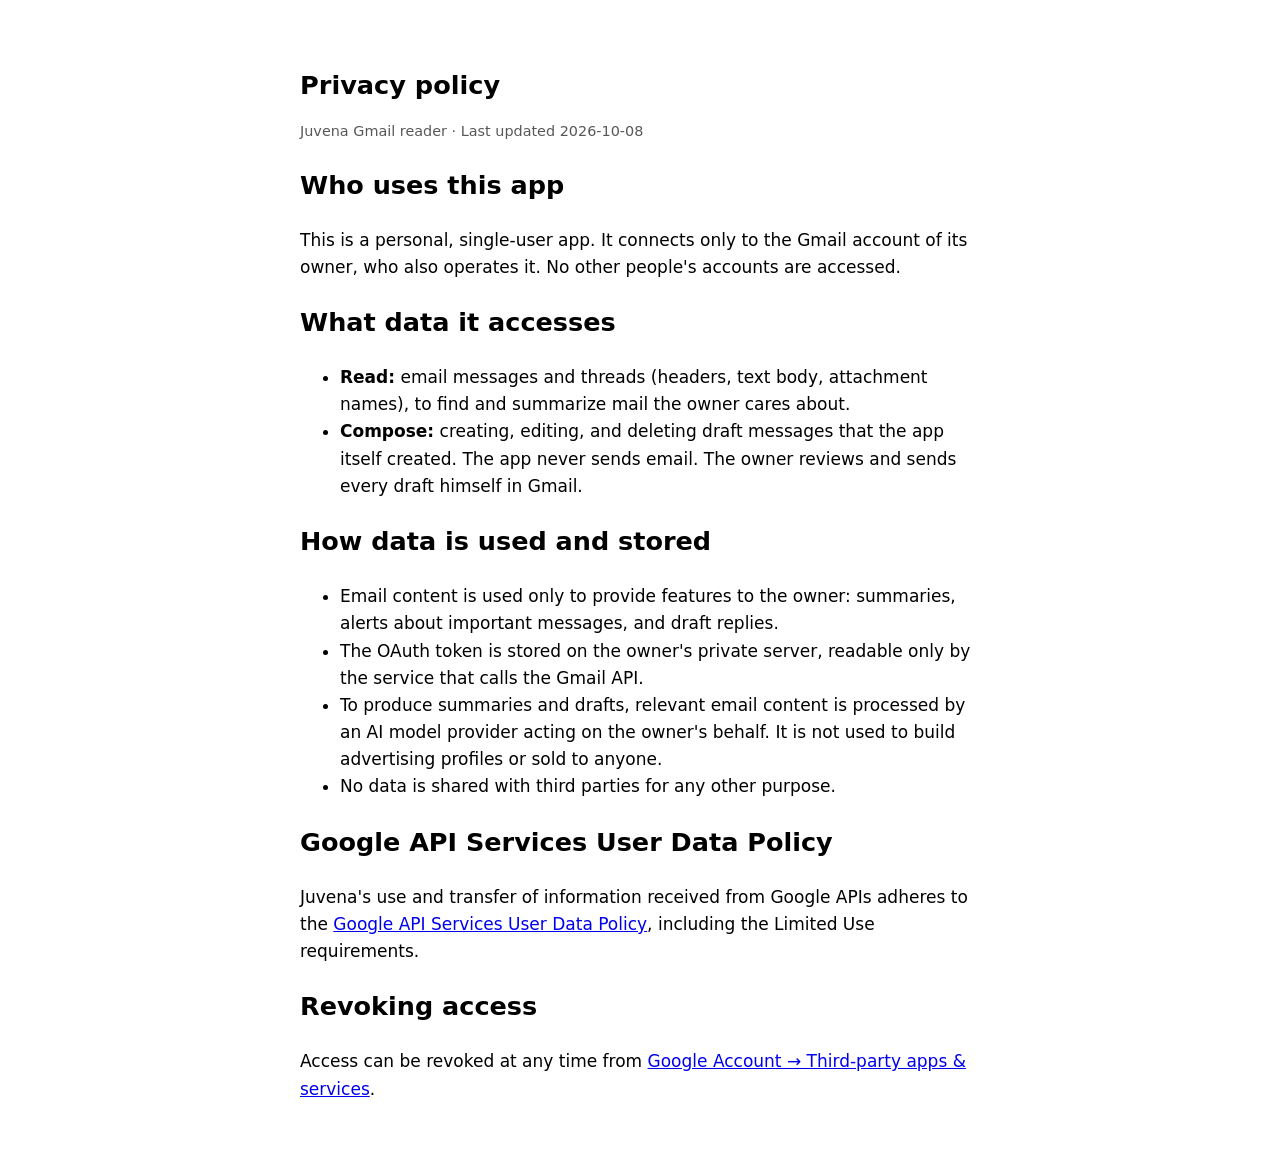
==== privacy.html @ 6edff877 "Add homepage and privacy policy for the Juvena Gmail reader Co-Authored-By: Claude Opus 5.5 <noreply" ====
<!doctype html>
<html lang="en">
<head>
<meta charset="utf-8">
<meta name="viewport" content="width=device-width, initial-scale=1">
<title>Juvena privacy policy</title>
<link rel="stylesheet" href="style.css">
</head>
<body>
<h1>Privacy policy</h1>
<p class="muted">Juvena Gmail reader · Last updated 2026-10-08</p>

<h2>Who uses this app</h2>
<p>This is a personal, single-user app. It connects only to the Gmail account of its owner, who also operates it. No other people's accounts are accessed.</p>

<h2>What data it accesses</h2>
<ul>
  <li><strong>Read:</strong> email messages and threads (headers, text body, attachment names), to find and summarize mail the owner cares about.</li>
  <li><strong>Compose:</strong> creating, editing, and deleting draft messages that the app itself created. The app never sends email. The owner reviews and sends every draft himself in Gmail.</li>
</ul>

<h2>How data is used and stored</h2>
<ul>
  <li>Email content is used only to provide features to the owner: summaries, alerts about important messages, and draft replies.</li>
  <li>The OAuth token is stored on the owner's private server, readable only by the service that calls the Gmail API.</li>
  <li>To produce summaries and drafts, relevant email content is processed by an AI model provider acting on the owner's behalf. It is not used to build advertising profiles or sold to anyone.</li>
  <li>No data is shared with third parties for any other purpose.</li>
</ul>

<h2>Google API Services User Data Policy</h2>
<p>Juvena's use and transfer of information received from Google APIs adheres to the <a href="https://developers.google.com/terms/api-services-user-data-policy">Google API Services User Data Policy</a>, including the Limited Use requirements.</p>

<h2>Revoking access</h2>
<p>Access can be revoked at any time from <a href="https://myaccount.google.com/permissions">Google Account → Third-party apps &amp; services</a>.</p>
</body>
</html>
---- style.css ----
:root { color-scheme: light dark; }
body { font: 17px/1.6 system-ui, -apple-system, sans-serif; max-width: 680px; margin: 0 auto; padding: 48px 16px; background: Canvas; color: CanvasText; }
h1 { font-size: 1.6rem; margin-bottom: .25rem; }
.muted { opacity: .65; font-size: .9rem; }
a { color: LinkText; }
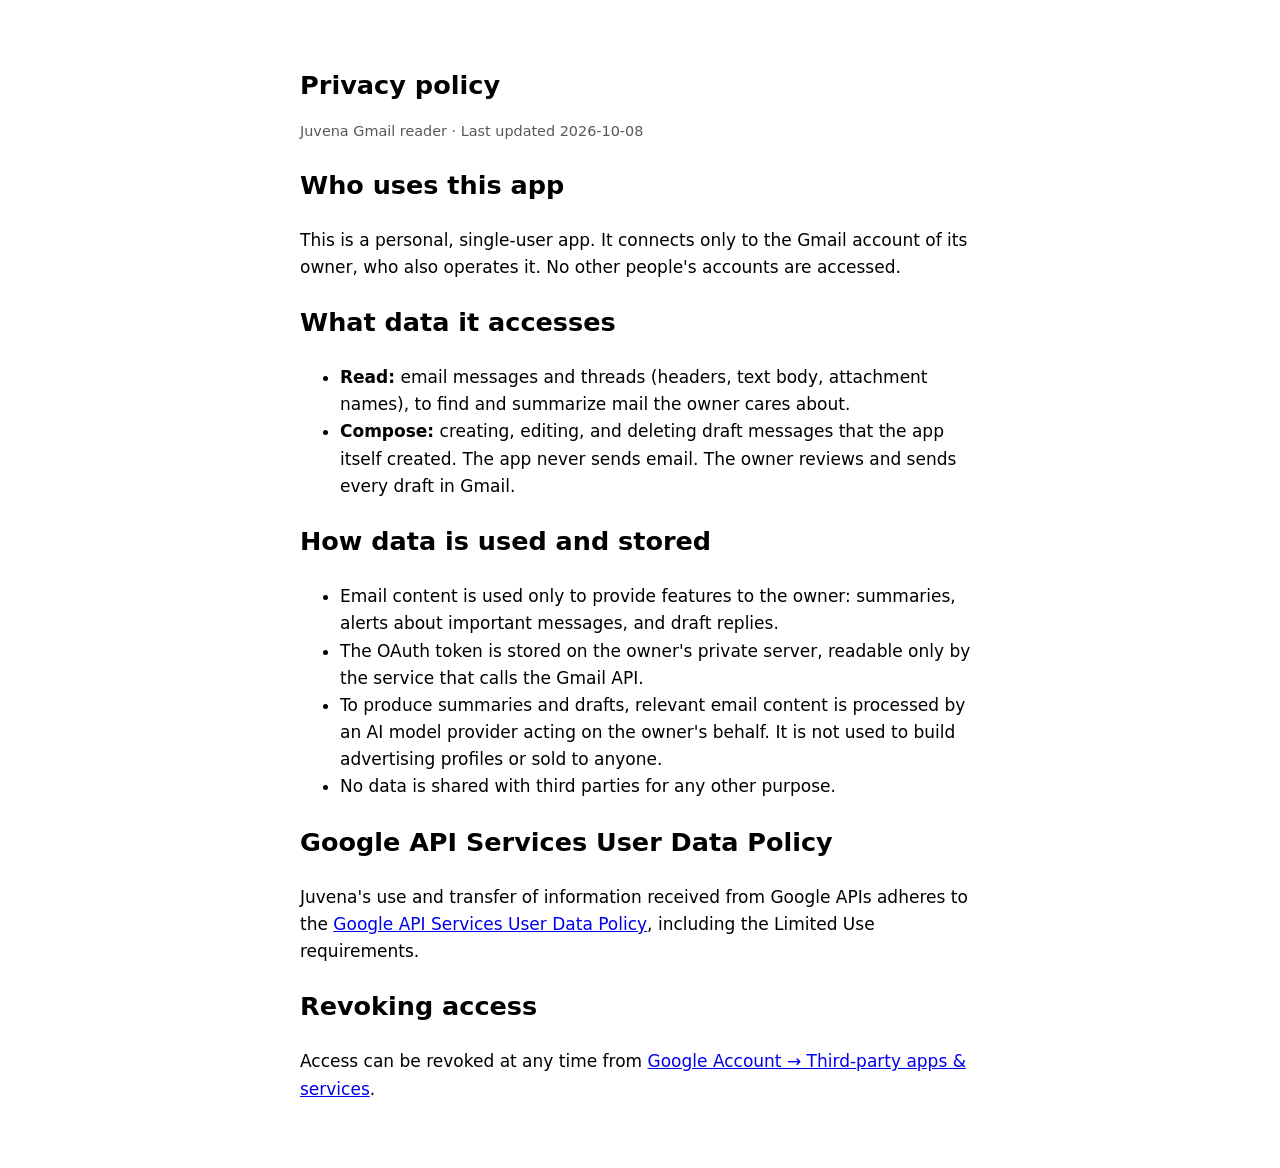
==== commit 3c36e9a3: "Use neutral wording Co-Authored-By: Claude Opus 5.5 <noreply@anthropic.com>" ====
--- a/privacy.html
+++ b/privacy.html
@@ -16,7 +16,7 @@
 <h2>What data it accesses</h2>
 <ul>
   <li><strong>Read:</strong> email messages and threads (headers, text body, attachment names), to find and summarize mail the owner cares about.</li>
-  <li><strong>Compose:</strong> creating, editing, and deleting draft messages that the app itself created. The app never sends email. The owner reviews and sends every draft himself in Gmail.</li>
+  <li><strong>Compose:</strong> creating, editing, and deleting draft messages that the app itself created. The app never sends email. The owner reviews and sends every draft in Gmail.</li>
 </ul>
 
 <h2>How data is used and stored</h2>
